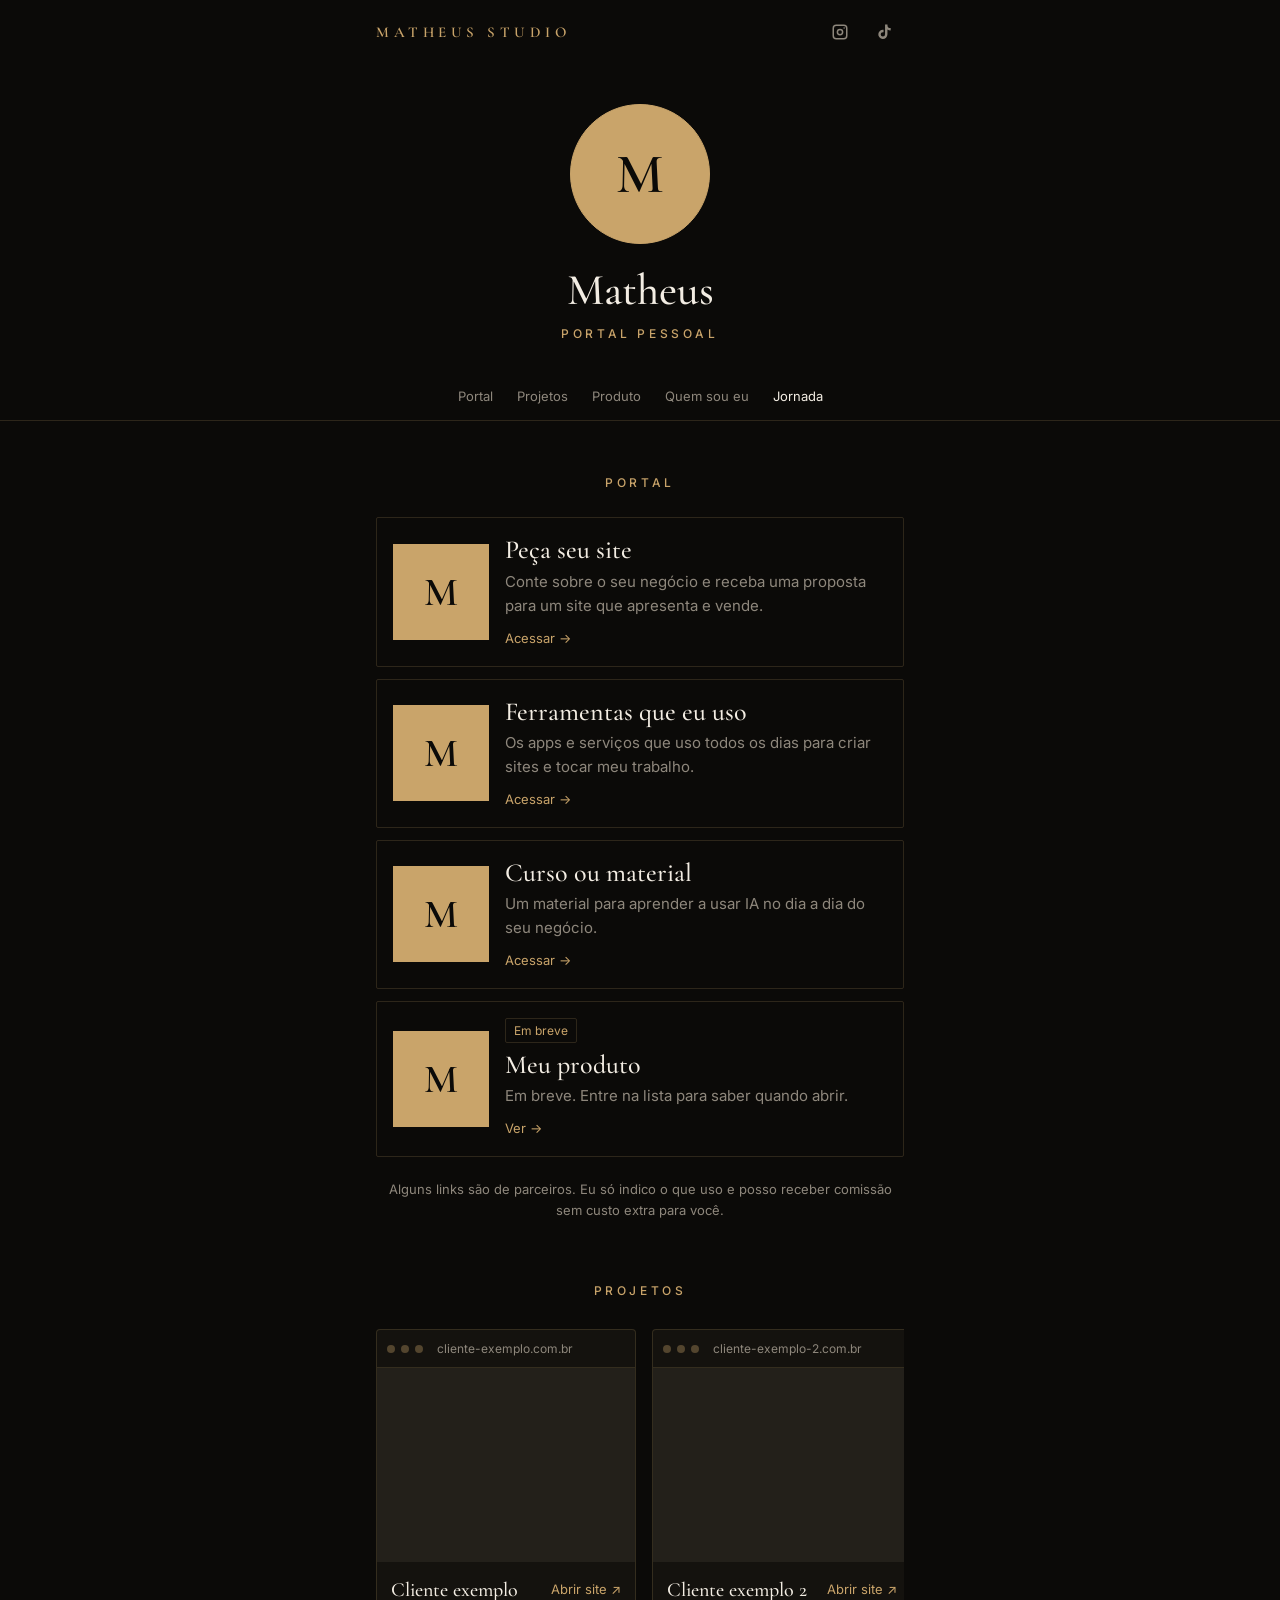
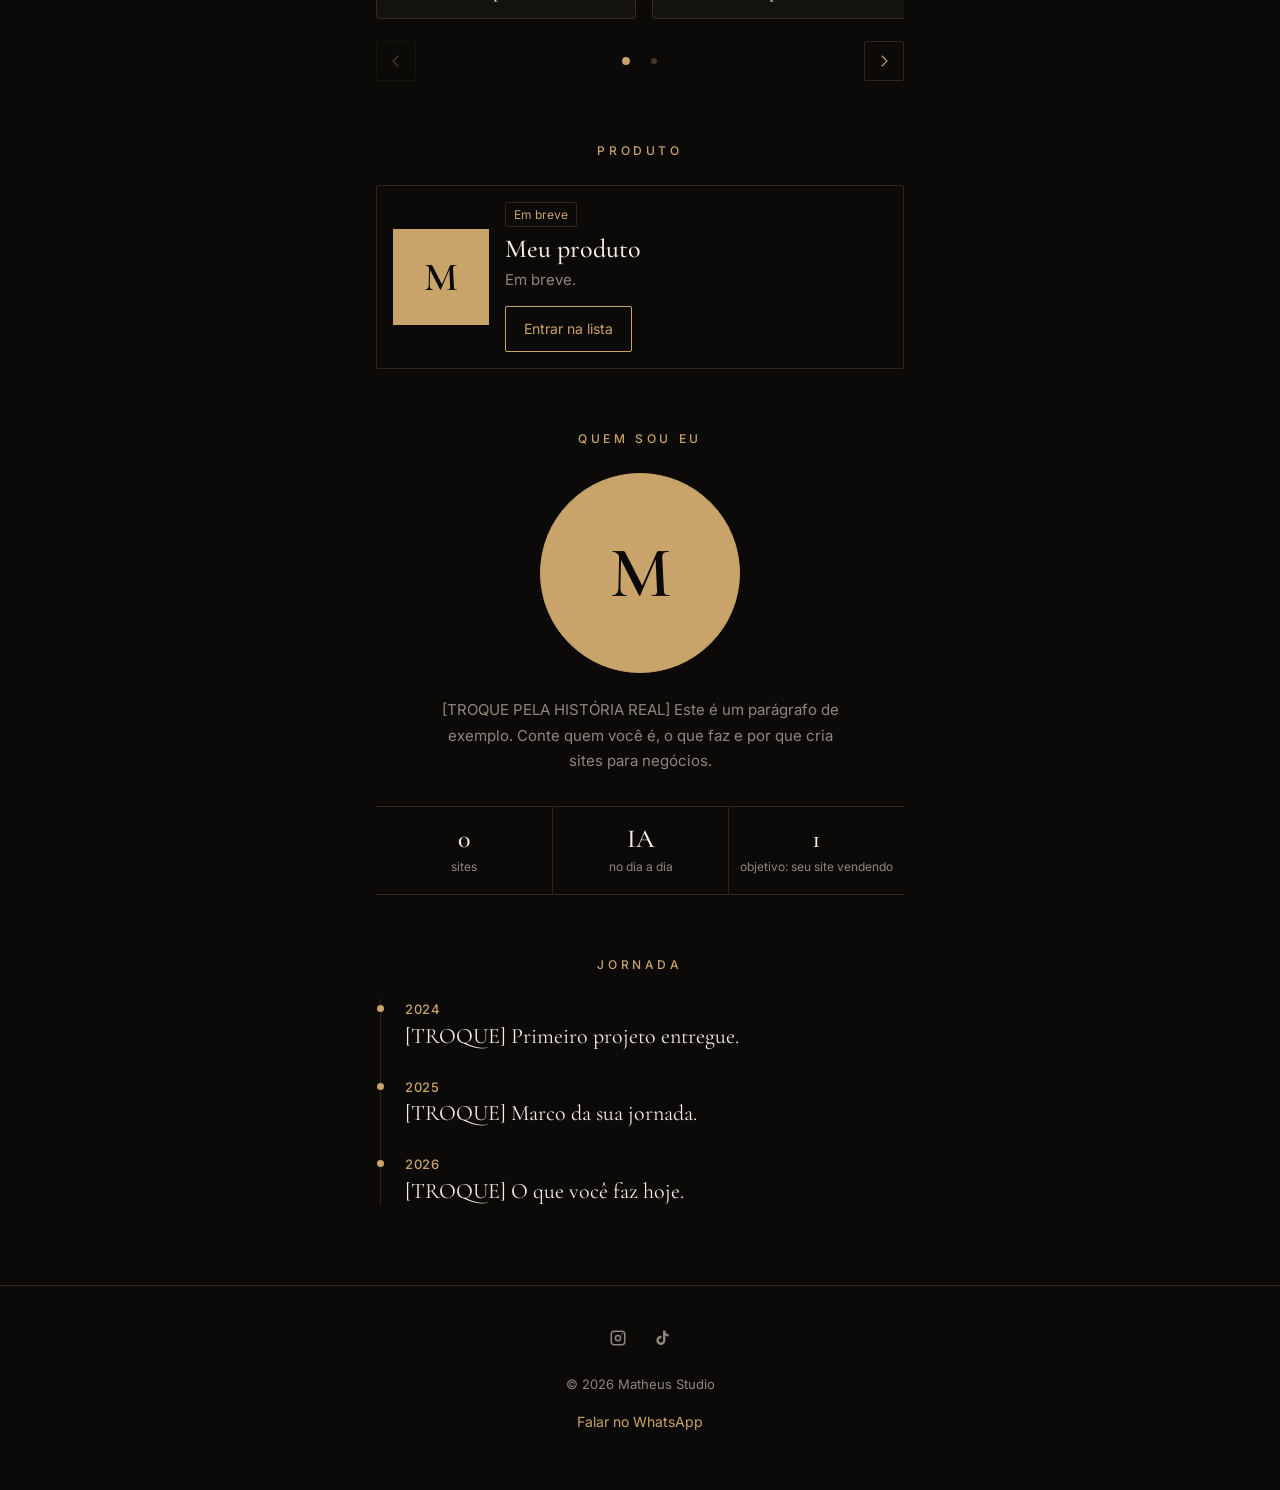
==== index.html @ 341f16cf "Adiciona portal pessoal estático Páginas index.html, styles.css, script.js e content.json, com READM" ====
<!doctype html>
<html lang="pt-BR">
<head>
  <meta charset="utf-8">
  <meta name="viewport" content="width=device-width, initial-scale=1">
  <title>Matheus Studio · Portal pessoal</title>
  <meta name="description" content="Portal pessoal do Matheus Studio: sites, projetos e links úteis.">
  <link rel="icon" href="data:image/svg+xml,%3Csvg xmlns='http://www.w3.org/2000/svg' viewBox='0 0 32 32'%3E%3Crect width='32' height='32' fill='%230B0A08'/%3E%3Ctext x='16' y='22' text-anchor='middle' font-family='serif' font-size='18' fill='%23C9A46A'%3EM%3C/text%3E%3C/svg%3E">
  <link rel="preconnect" href="https://fonts.googleapis.com">
  <link rel="preconnect" href="https://fonts.gstatic.com" crossorigin>
  <link rel="stylesheet" href="https://fonts.googleapis.com/css2?family=Cormorant+Garamond:wght@500;600&family=Inter:wght@400;500;600&display=swap">
  <link rel="stylesheet" href="styles.css">
</head>
<body>

  <header class="topbar" id="topbar">
    <div class="wrap topbar-inner">
      <a class="wordmark" href="#topo" id="wordmark">Matheus Studio</a>
      <nav class="social" id="social-top" aria-label="Redes sociais"></nav>
    </div>
  </header>

  <main id="topo">
    <div class="wrap">
      <section class="hero" aria-labelledby="name">
        <img class="avatar" id="avatar" alt="" width="140" height="140" data-fallback="M">
        <h1 class="hero-name" id="name"></h1>
        <p class="hero-label" id="hero-label"></p>
      </section>
    </div>

    <nav class="tabs" aria-label="Seções da página">
      <ul class="tabs-list" id="tabs"></ul>
    </nav>

    <div class="wrap">
      <section class="section" id="portal" aria-labelledby="label-portal">
        <h2 class="section-label" id="label-portal" data-section="portal"></h2>
        <ul class="links" id="links"></ul>
        <p class="disclaimer" id="disclaimer"></p>
      </section>

      <section class="section" id="projetos" aria-labelledby="label-projetos">
        <h2 class="section-label" id="label-projetos" data-section="projetos"></h2>
        <div class="carousel" id="carousel">
          <ul class="track" id="track"></ul>
          <div class="carousel-ctrl">
            <button type="button" class="nav-btn" id="prev" aria-label="Site anterior">
              <svg viewBox="0 0 24 24" aria-hidden="true"><path d="M15 5l-7 7 7 7" fill="none" stroke="currentColor" stroke-width="1.5"/></svg>
            </button>
            <div class="dots" id="dots"></div>
            <button type="button" class="nav-btn" id="next" aria-label="Próximo site">
              <svg viewBox="0 0 24 24" aria-hidden="true"><path d="M9 5l7 7-7 7" fill="none" stroke="currentColor" stroke-width="1.5"/></svg>
            </button>
          </div>
        </div>
      </section>

      <section class="section" id="produto" aria-labelledby="label-produto">
        <h2 class="section-label" id="label-produto" data-section="produto"></h2>
        <div id="product"></div>
      </section>

      <section class="section" id="quem-sou-eu" aria-labelledby="label-quem">
        <h2 class="section-label" id="label-quem" data-section="quem-sou-eu"></h2>
        <div class="about" id="about"></div>
      </section>

      <section class="section" id="jornada" aria-labelledby="label-jornada">
        <h2 class="section-label" id="label-jornada" data-section="jornada"></h2>
        <ol class="journey" id="journey"></ol>
      </section>
    </div>
  </main>

  <footer class="footer">
    <div class="wrap">
      <nav class="social social-footer" id="social-footer" aria-label="Redes sociais"></nav>
      <p class="footer-meta" id="copyright"></p>
      <a class="footer-wa" id="footer-wa" href="#" target="_blank" rel="noopener"></a>
    </div>
  </footer>

  <script src="script.js"></script>
</body>
</html>
---- styles.css ----
/* Matheus Studio · Portal pessoal */

:root {
  --bg: #0B0A08;
  --gold: #C9A46A;
  --cream: #F3EDE3;
  --muted: #8E877C;
  --line: rgba(201, 164, 106, .18);
  --line-strong: rgba(201, 164, 106, .4);
  --placeholder: #23201A;
  --col: 560px;
  --gutter: 16px;
  --serif: "Cormorant Garamond", Georgia, serif;
  --sans: "Inter", system-ui, -apple-system, "Segoe UI", sans-serif;
}

*, *::before, *::after { box-sizing: border-box; }
* { margin: 0; padding: 0; }

html {
  background: var(--bg);
  scroll-behavior: smooth;
  scroll-padding-top: 132px;
}

body {
  background: var(--bg);
  color: var(--cream);
  font-family: var(--sans);
  font-size: 15px;
  line-height: 1.6;
  -webkit-font-smoothing: antialiased;
  overflow-x: hidden;
}

a { color: inherit; text-decoration: none; }
img { display: block; max-width: 100%; }
ul, ol { list-style: none; }
button { font: inherit; color: inherit; }

:focus-visible {
  outline: 2px solid var(--gold);
  outline-offset: 3px;
}

.wrap {
  max-width: var(--col);
  margin: 0 auto;
  padding: 0 var(--gutter);
}

/* ---------- Barra superior ---------- */

.topbar {
  position: fixed;
  top: 0;
  left: 0;
  right: 0;
  z-index: 10;
  background: transparent;
  transition: background-color .3s, border-color .3s;
  border-bottom: 1px solid transparent;
}

.topbar.is-scrolled {
  background: var(--bg);
  border-bottom-color: var(--line);
}

.topbar-inner {
  display: flex;
  align-items: center;
  justify-content: space-between;
  height: 64px;
}

.wordmark {
  font-family: var(--serif);
  font-size: 15px;
  font-weight: 600;
  letter-spacing: .3em;
  text-transform: uppercase;
  color: var(--gold);
}

.social {
  display: flex;
  align-items: center;
  gap: 4px;
}

.social a {
  display: grid;
  place-items: center;
  width: 40px;
  height: 40px;
  color: var(--muted);
  transition: color .2s;
}

.social a:hover { color: var(--gold); }

.social svg {
  width: 18px;
  height: 18px;
  fill: currentColor;
}

/* ---------- Hero ---------- */

.hero {
  padding: 104px 0 28px;
  text-align: center;
  animation: rise .6s ease both;
}

.avatar {
  width: 140px;
  height: 140px;
  margin: 0 auto;
  border-radius: 50%;
  border: 1px solid var(--gold);
  object-fit: cover;
}

.hero-name {
  margin-top: 22px;
  font-family: var(--serif);
  font-size: 44px;
  font-weight: 500;
  line-height: 1.1;
  color: var(--cream);
}

.hero-label {
  margin-top: 10px;
  font-size: 12px;
  font-weight: 500;
  letter-spacing: .3em;
  text-transform: uppercase;
  color: var(--gold);
}

/* ---------- Abas ---------- */

.tabs {
  position: sticky;
  top: 64px;
  z-index: 5;
  background: var(--bg);
  border-bottom: 1px solid var(--line);
}

.tabs-list {
  display: flex;
  width: max-content;
  max-width: 100%;
  margin: 0 auto;
  padding: 0 var(--gutter);
  overflow-x: auto;
  scrollbar-width: none;
}

.tabs-list::-webkit-scrollbar { display: none; }

.tabs-list a {
  position: relative;
  display: block;
  padding: 14px 12px;
  font-size: 13px;
  white-space: nowrap;
  color: var(--muted);
  transition: color .2s;
}

.tabs-list a:hover { color: var(--cream); }

.tabs-list a[aria-current="true"] { color: var(--cream); }

.tabs-list a[aria-current="true"]::after {
  content: "";
  position: absolute;
  left: 12px;
  right: 12px;
  bottom: -1px;
  height: 1px;
  background: var(--gold);
}

/* ---------- Seções ---------- */

.section {
  padding: 56px 0 8px;
}

.section-label {
  margin-bottom: 28px;
  font-size: 12px;
  font-weight: 500;
  line-height: 1;
  letter-spacing: .3em;
  text-transform: uppercase;
  text-align: center;
  color: var(--gold);
}

/* ---------- Cartões ---------- */

.links {
  display: grid;
  gap: 12px;
}

.card {
  display: flex;
  align-items: center;
  gap: 16px;
  padding: 16px;
  border: 1px solid var(--line);
  border-radius: 2px;
  transition: border-color .2s;
}

.card:hover { border-color: var(--line-strong); }

.card-static { cursor: default; }

.card-static:hover { border-color: var(--line); }

.thumb {
  width: 96px;
  height: 96px;
  flex: none;
  object-fit: cover;
  background: var(--placeholder);
}

.card-body {
  display: block;
  min-width: 0;
  flex: 1;
}

.card-title {
  display: block;
  font-family: var(--serif);
  font-size: 22px;
  font-weight: 500;
  line-height: 1.2;
  color: var(--cream);
}

.card-desc {
  display: block;
  margin-top: 4px;
  font-size: 15px;
  line-height: 1.6;
  color: var(--muted);
}

.card-cta {
  display: inline-block;
  margin-top: 10px;
  font-size: 13px;
  color: var(--gold);
}

.arrow {
  display: inline-block;
  transition: transform .25s ease;
}

.card:hover .arrow { transform: translateX(6px); }

.badge {
  display: inline-block;
  margin-bottom: 6px;
  padding: 2px 8px;
  font-size: 12px;
  color: var(--gold);
  border: 1px solid var(--line);
  border-radius: 2px;
}

.btn-outline {
  display: inline-block;
  margin-top: 14px;
  padding: 11px 18px;
  font-size: 14px;
  color: var(--gold);
  border: 1px solid var(--gold);
  border-radius: 2px;
  transition: background-color .2s, color .2s;
}

.btn-outline:hover {
  background: var(--gold);
  color: var(--bg);
}

.disclaimer {
  margin-top: 22px;
  font-size: 13px;
  line-height: 1.6;
  color: var(--muted);
  text-align: center;
}

/* ---------- Projetos (carrossel) ---------- */

.carousel { position: relative; }

.track {
  display: flex;
  gap: 16px;
  overflow-x: auto;
  scroll-snap-type: x mandatory;
  scrollbar-width: none;
  padding: 4px 2px 8px;
  -webkit-overflow-scrolling: touch;
}

.track::-webkit-scrollbar { display: none; }

.site-item {
  flex: 0 0 260px;
  scroll-snap-align: start;
}

.site {
  display: block;
  border: 1px solid var(--line);
  border-radius: 4px;
  background: #14120E;
  overflow: hidden;
  transition: border-color .2s;
}

.site:hover { border-color: var(--line-strong); }

.site-bar {
  display: flex;
  align-items: center;
  gap: 6px;
  padding: 9px 10px;
  border-bottom: 1px solid var(--line);
}

.dot {
  width: 8px;
  height: 8px;
  flex: none;
  border-radius: 50%;
  background: rgba(201, 164, 106, .35);
}

.site-url {
  margin-left: 8px;
  min-width: 0;
  overflow: hidden;
  text-overflow: ellipsis;
  white-space: nowrap;
  font-size: 12px;
  color: var(--muted);
}

.site-thumb {
  width: 100%;
  aspect-ratio: 4 / 3;
  object-fit: cover;
  background: var(--placeholder);
}

.site-foot {
  display: flex;
  align-items: center;
  justify-content: space-between;
  gap: 12px;
  padding: 12px 14px;
}

.site-name {
  min-width: 0;
  overflow: hidden;
  text-overflow: ellipsis;
  white-space: nowrap;
  font-family: var(--serif);
  font-size: 20px;
  font-weight: 500;
  color: var(--cream);
}

.site-link {
  font-size: 13px;
  color: var(--gold);
  white-space: nowrap;
}

.carousel-ctrl {
  display: flex;
  align-items: center;
  justify-content: space-between;
  margin-top: 14px;
}

.nav-btn {
  display: grid;
  place-items: center;
  width: 40px;
  height: 40px;
  background: transparent;
  color: var(--gold);
  border: 1px solid var(--line);
  border-radius: 2px;
  cursor: pointer;
  transition: border-color .2s;
}

.nav-btn:hover:not(:disabled) { border-color: var(--gold); }

.nav-btn:disabled {
  opacity: .35;
  cursor: default;
}

.nav-btn svg {
  width: 18px;
  height: 18px;
}

.dots {
  display: flex;
  gap: 4px;
}

.ind {
  width: 24px;
  height: 24px;
  display: grid;
  place-items: center;
  background: transparent;
  border: 0;
  cursor: pointer;
}

.ind::before {
  content: "";
  width: 6px;
  height: 6px;
  border-radius: 50%;
  background: rgba(201, 164, 106, .3);
  transition: background-color .2s, transform .2s;
}

.ind[aria-current="true"]::before {
  background: var(--gold);
  transform: scale(1.3);
}

/* ---------- Quem sou eu ---------- */

.about {
  display: flex;
  flex-direction: column;
  align-items: center;
  text-align: center;
}

.about-photo {
  width: 200px;
  height: 200px;
  border-radius: 50%;
  border: 1px solid var(--gold);
  object-fit: cover;
}

.about-text {
  margin-top: 24px;
  max-width: 46ch;
  font-size: 15px;
  line-height: 1.7;
  color: var(--muted);
}

.stats {
  display: grid;
  grid-template-columns: repeat(3, 1fr);
  width: 100%;
  margin-top: 32px;
  border-top: 1px solid var(--line);
  border-bottom: 1px solid var(--line);
}

.stat {
  padding: 18px 8px;
  text-align: center;
}

.stat + .stat { border-left: 1px solid var(--line); }

.stat-value {
  display: block;
  font-family: var(--serif);
  font-size: 26px;
  font-weight: 500;
  line-height: 1.1;
  color: var(--cream);
}

.stat-label {
  display: block;
  margin-top: 6px;
  font-size: 12px;
  line-height: 1.4;
  color: var(--muted);
}

/* ---------- Jornada ---------- */

.journey {
  position: relative;
  display: grid;
  gap: 26px;
  padding-left: 24px;
  margin-left: 4px;
  border-left: 1px solid var(--line);
}

.journey li { position: relative; }

.journey li::before {
  content: "";
  position: absolute;
  left: -28px;
  top: 6px;
  width: 7px;
  height: 7px;
  border-radius: 50%;
  background: var(--gold);
}

.when {
  display: block;
  font-size: 13px;
  font-weight: 500;
  letter-spacing: .04em;
  color: var(--gold);
}

.journey-text {
  display: block;
  margin-top: 2px;
  font-family: var(--serif);
  font-size: 22px;
  line-height: 1.3;
  color: var(--cream);
}

/* ---------- Rodapé ---------- */

.footer {
  margin-top: 72px;
  padding: 32px 0 48px;
  border-top: 1px solid var(--line);
  text-align: center;
}

.social-footer {
  justify-content: center;
}

.footer-meta {
  margin-top: 16px;
  font-size: 13px;
  color: var(--muted);
}

.footer-wa {
  display: inline-block;
  margin-top: 8px;
  padding: 8px 4px;
  font-size: 14px;
  color: var(--gold);
}

/* ---------- Placeholders de imagem (fallback) ---------- */

.is-fallback {
  display: grid;
  place-items: center;
  background: var(--gold);
  color: var(--bg);
  font-family: var(--serif);
  font-size: 40px;
  font-weight: 600;
  line-height: 1;
}

.is-gray { background: var(--placeholder); }

.avatar.is-fallback { font-size: 56px; }

.about-photo.is-fallback { font-size: 72px; }

/* ---------- Responsivo ---------- */

@media (min-width: 600px) {
  .card-title { font-size: 26px; }
}

@media (max-width: 599px) {
  .avatar {
    width: 112px;
    height: 112px;
  }

  .hero-name { font-size: 44px; }

  .site-item { flex-basis: 240px; }
}

/* ---------- Movimento ---------- */

@keyframes rise {
  from {
    opacity: 0;
    transform: translateY(12px);
  }
  to {
    opacity: 1;
    transform: none;
  }
}

@media (prefers-reduced-motion: reduce) {
  *, *::before, *::after {
    animation: none !important;
    transition: none !important;
    scroll-behavior: auto !important;
  }
}
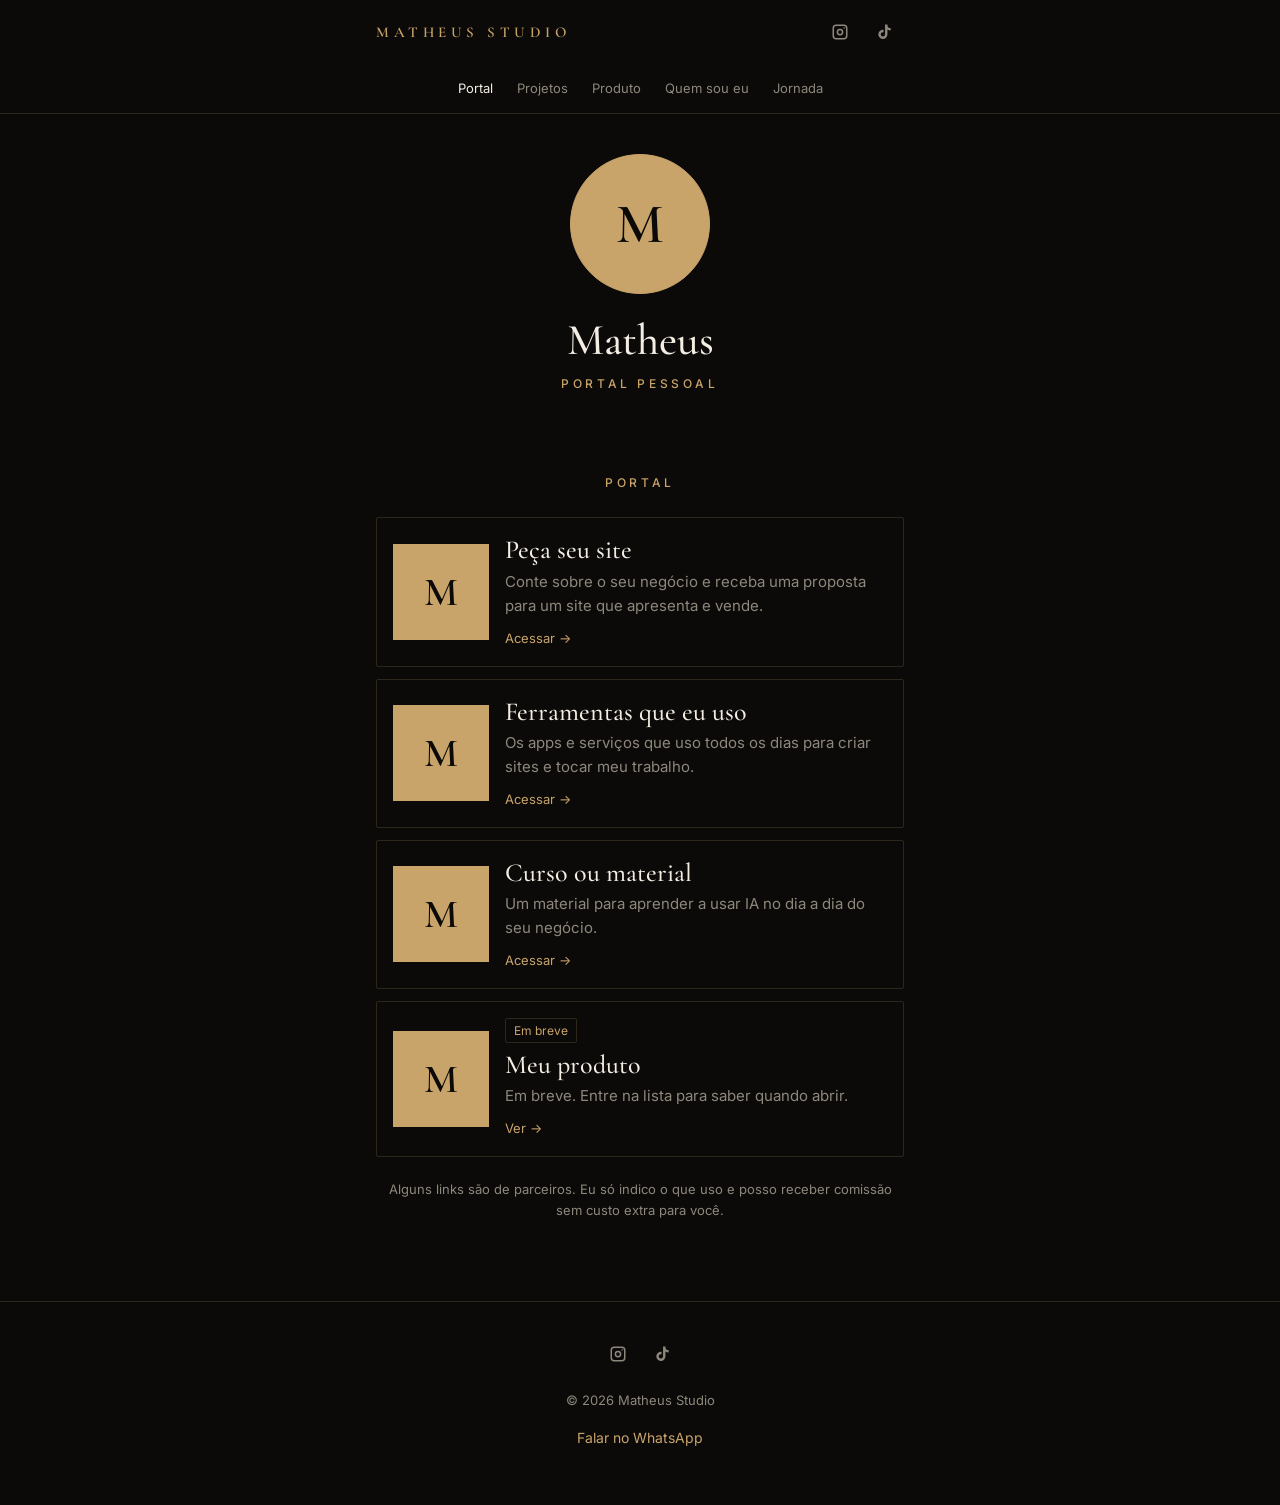
==== commit da046741: "Separa o portal em páginas por aba Cada aba vira uma página própria: Portal (index), Projetos, Produ" ====
--- a/index.html
+++ b/index.html
@@ -11,67 +11,16 @@
   <link rel="stylesheet" href="https://fonts.googleapis.com/css2?family=Cormorant+Garamond:wght@500;600&family=Inter:wght@400;500;600&display=swap">
   <link rel="stylesheet" href="styles.css">
 </head>
-<body>
+<body data-page="portal">
 
   <header class="topbar" id="topbar">
     <div class="wrap topbar-inner">
-      <a class="wordmark" href="#topo" id="wordmark">Matheus Studio</a>
+      <a class="wordmark" href="index.html" id="wordmark">Matheus Studio</a>
       <nav class="social" id="social-top" aria-label="Redes sociais"></nav>
     </div>
   </header>
 
-  <main id="topo">
-    <div class="wrap">
-      <section class="hero" aria-labelledby="name">
-        <img class="avatar" id="avatar" alt="" width="140" height="140" data-fallback="M">
-        <h1 class="hero-name" id="name"></h1>
-        <p class="hero-label" id="hero-label"></p>
-      </section>
-    </div>
-
-    <nav class="tabs" aria-label="Seções da página">
-      <ul class="tabs-list" id="tabs"></ul>
-    </nav>
-
-    <div class="wrap">
-      <section class="section" id="portal" aria-labelledby="label-portal">
-        <h2 class="section-label" id="label-portal" data-section="portal"></h2>
-        <ul class="links" id="links"></ul>
-        <p class="disclaimer" id="disclaimer"></p>
-      </section>
-
-      <section class="section" id="projetos" aria-labelledby="label-projetos">
-        <h2 class="section-label" id="label-projetos" data-section="projetos"></h2>
-        <div class="carousel" id="carousel">
-          <ul class="track" id="track"></ul>
-          <div class="carousel-ctrl">
-            <button type="button" class="nav-btn" id="prev" aria-label="Site anterior">
-              <svg viewBox="0 0 24 24" aria-hidden="true"><path d="M15 5l-7 7 7 7" fill="none" stroke="currentColor" stroke-width="1.5"/></svg>
-            </button>
-            <div class="dots" id="dots"></div>
-            <button type="button" class="nav-btn" id="next" aria-label="Próximo site">
-              <svg viewBox="0 0 24 24" aria-hidden="true"><path d="M9 5l7 7-7 7" fill="none" stroke="currentColor" stroke-width="1.5"/></svg>
-            </button>
-          </div>
-        </div>
-      </section>
-
-      <section class="section" id="produto" aria-labelledby="label-produto">
-        <h2 class="section-label" id="label-produto" data-section="produto"></h2>
-        <div id="product"></div>
-      </section>
-
-      <section class="section" id="quem-sou-eu" aria-labelledby="label-quem">
-        <h2 class="section-label" id="label-quem" data-section="quem-sou-eu"></h2>
-        <div class="about" id="about"></div>
-      </section>
-
-      <section class="section" id="jornada" aria-labelledby="label-jornada">
-        <h2 class="section-label" id="label-jornada" data-section="jornada"></h2>
-        <ol class="journey" id="journey"></ol>
-      </section>
-    </div>
-  </main>
+  <main id="page"></main>
 
   <footer class="footer">
     <div class="wrap">
--- a/styles.css
+++ b/styles.css
@@ -24,6 +24,7 @@
 }
 
 body {
+  padding-top: 64px;
   background: var(--bg);
   color: var(--cream);
   font-family: var(--sans);
@@ -109,7 +110,7 @@
 /* ---------- Hero ---------- */
 
 .hero {
-  padding: 104px 0 28px;
+  padding: 40px 0 28px;
   text-align: center;
   animation: rise .6s ease both;
 }
@@ -175,9 +176,9 @@
 
 .tabs-list a:hover { color: var(--cream); }
 
-.tabs-list a[aria-current="true"] { color: var(--cream); }
-
-.tabs-list a[aria-current="true"]::after {
+.tabs-list a[aria-current="page"] { color: var(--cream); }
+
+.tabs-list a[aria-current="page"]::after {
   content: "";
   position: absolute;
   left: 12px;
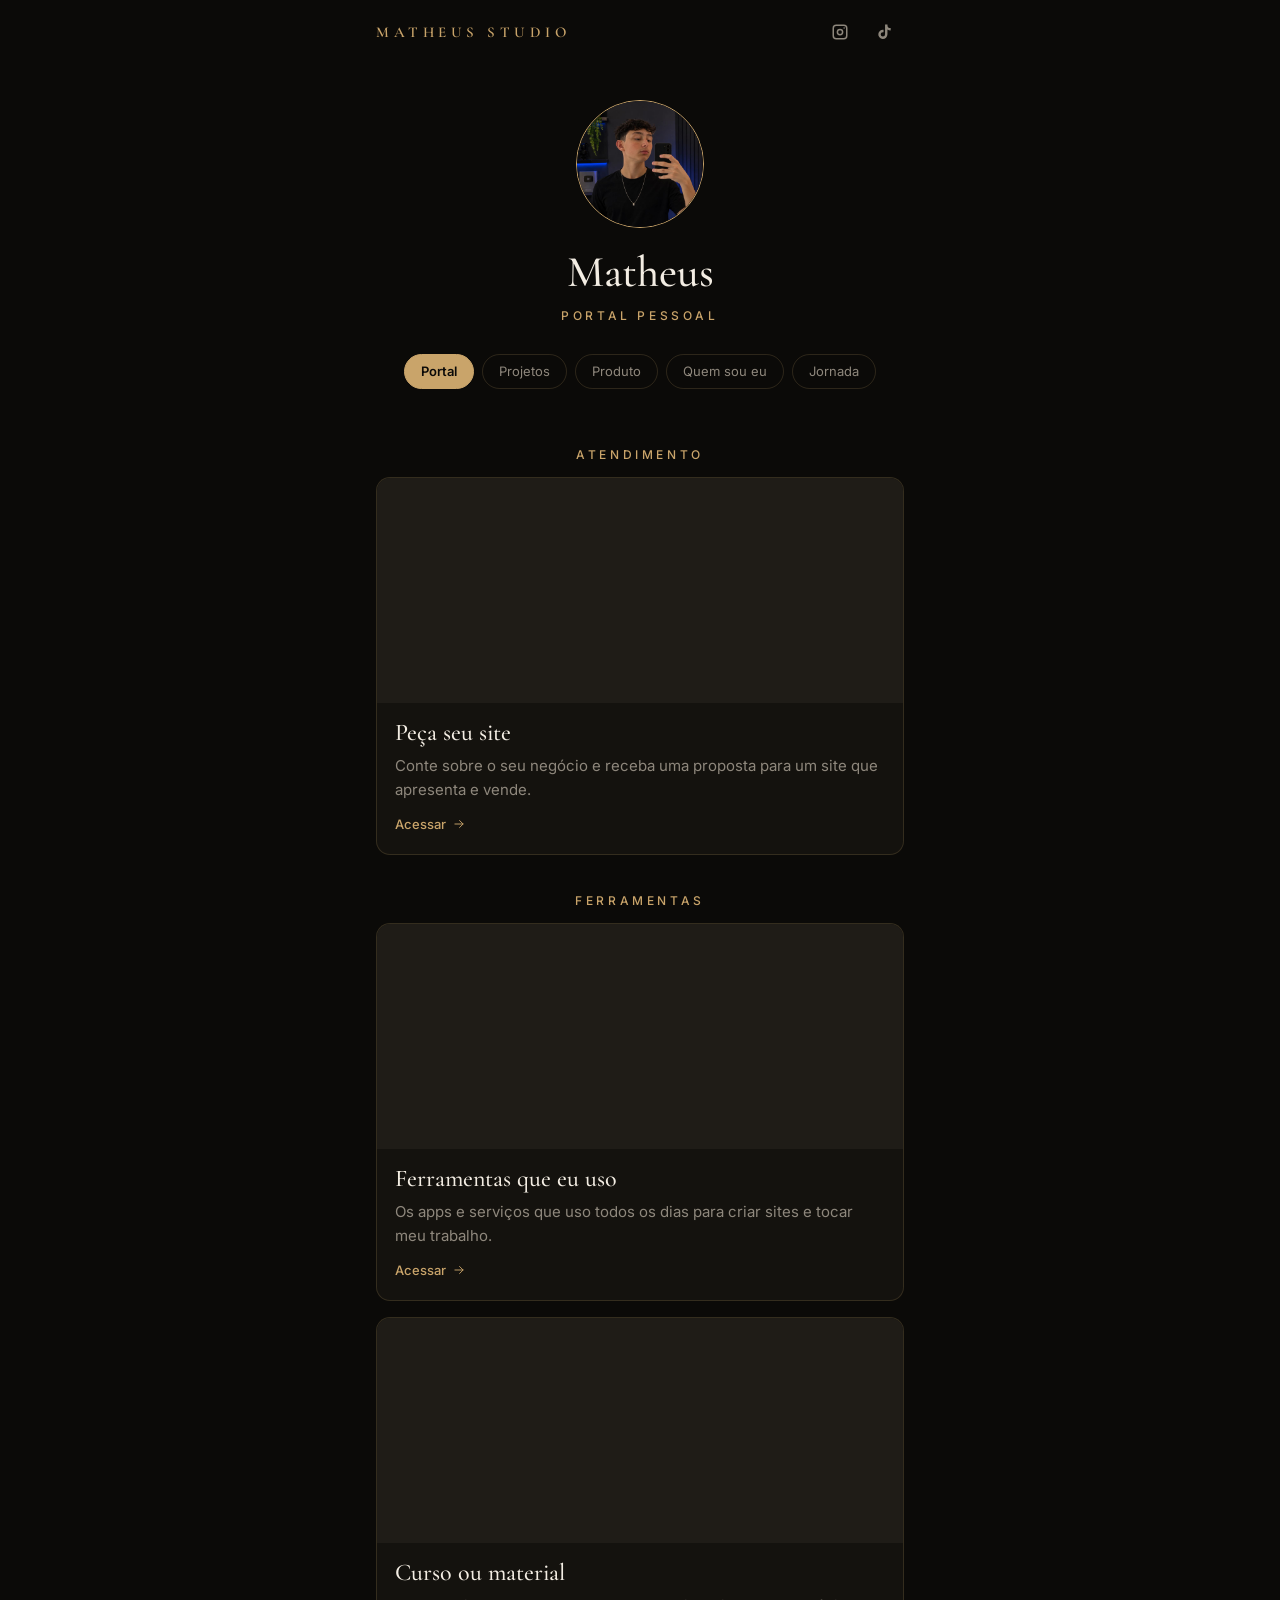
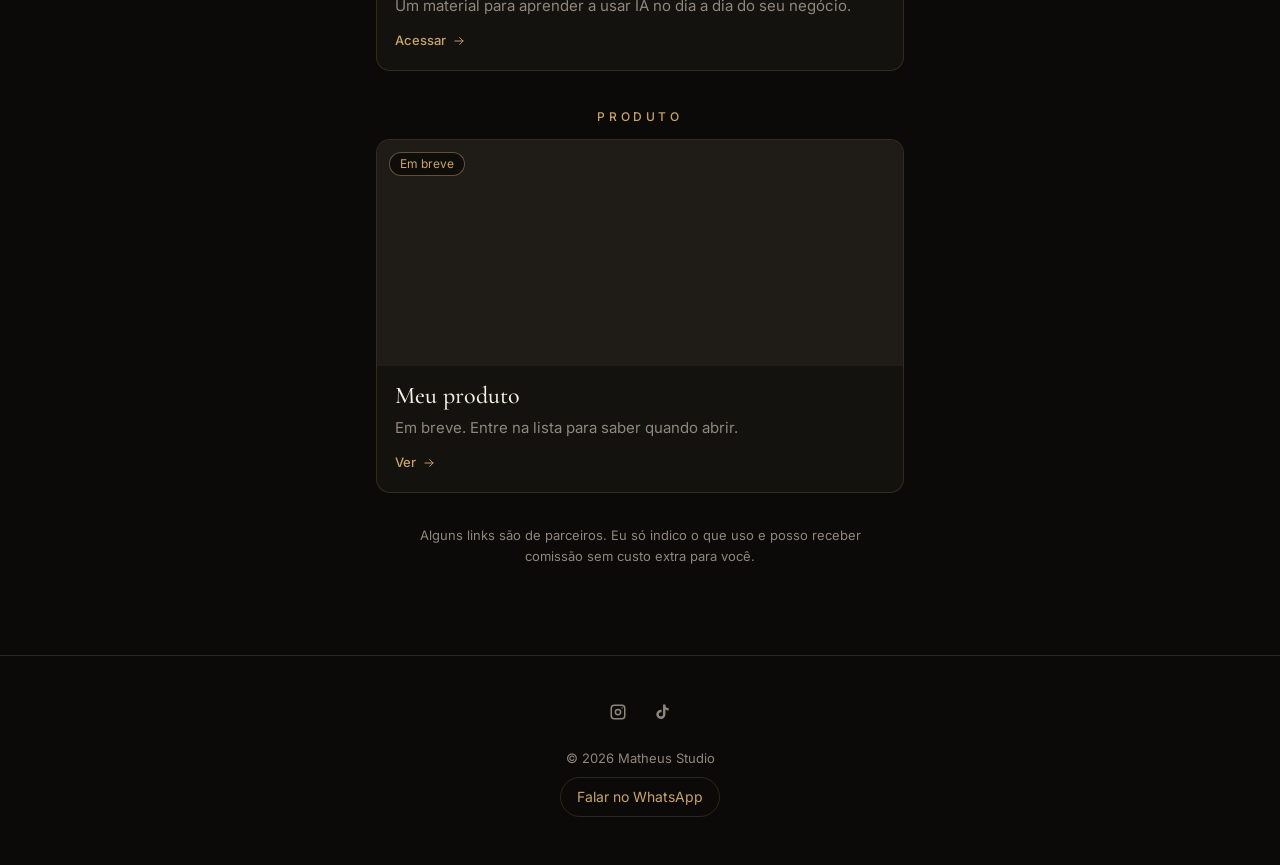
==== commit 83c9c532: "Troca as abas sem recarregar e aproxima o visual da referência Uma página só: as abas trocam o conte" ====
--- a/index.html
+++ b/index.html
@@ -5,22 +5,24 @@
   <meta name="viewport" content="width=device-width, initial-scale=1">
   <title>Matheus Studio · Portal pessoal</title>
   <meta name="description" content="Portal pessoal do Matheus Studio: sites, projetos e links úteis.">
-  <link rel="icon" href="data:image/svg+xml,%3Csvg xmlns='http://www.w3.org/2000/svg' viewBox='0 0 32 32'%3E%3Crect width='32' height='32' fill='%230B0A08'/%3E%3Ctext x='16' y='22' text-anchor='middle' font-family='serif' font-size='18' fill='%23C9A46A'%3EM%3C/text%3E%3C/svg%3E">
+  <link rel="icon" href="data:image/svg+xml,%3Csvg xmlns='http://www.w3.org/2000/svg' viewBox='0 0 32 32'%3E%3Crect width='32' height='32' rx='8' fill='%230B0A08'/%3E%3Ctext x='16' y='22' text-anchor='middle' font-family='serif' font-size='18' fill='%23C9A46A'%3EM%3C/text%3E%3C/svg%3E">
   <link rel="preconnect" href="https://fonts.googleapis.com">
   <link rel="preconnect" href="https://fonts.gstatic.com" crossorigin>
-  <link rel="stylesheet" href="https://fonts.googleapis.com/css2?family=Cormorant+Garamond:wght@500;600&family=Inter:wght@400;500;600&display=swap">
+  <link rel="stylesheet" href="https://fonts.googleapis.com/css2?family=Cormorant+Garamond:ital,wght@0,500;0,600;1,500&family=Inter:wght@400;500;600&display=swap">
   <link rel="stylesheet" href="styles.css">
 </head>
-<body data-page="portal">
+<body>
 
   <header class="topbar" id="topbar">
     <div class="wrap topbar-inner">
-      <a class="wordmark" href="index.html" id="wordmark">Matheus Studio</a>
+      <a class="wordmark" href="#portal" id="wordmark">Matheus Studio</a>
       <nav class="social" id="social-top" aria-label="Redes sociais"></nav>
     </div>
   </header>
 
-  <main id="page"></main>
+  <main id="app" class="app">
+    <p class="loading" id="loading">Carregando…</p>
+  </main>
 
   <footer class="footer">
     <div class="wrap">
--- a/styles.css
+++ b/styles.css
@@ -3,13 +3,16 @@
 :root {
   --bg: #0B0A08;
   --gold: #C9A46A;
+  --gold-soft: rgba(201, 164, 106, .3);
   --cream: #F3EDE3;
   --muted: #8E877C;
   --line: rgba(201, 164, 106, .18);
-  --line-strong: rgba(201, 164, 106, .4);
-  --placeholder: #23201A;
+  --line-strong: rgba(201, 164, 106, .45);
+  --surface: #14120E;
+  --placeholder: #1F1C17;
   --col: 560px;
   --gutter: 16px;
+  --radius: 14px;
   --serif: "Cormorant Garamond", Georgia, serif;
   --sans: "Inter", system-ui, -apple-system, "Segoe UI", sans-serif;
 }
@@ -20,11 +23,9 @@
 html {
   background: var(--bg);
   scroll-behavior: smooth;
-  scroll-padding-top: 132px;
 }
 
 body {
-  padding-top: 64px;
   background: var(--bg);
   color: var(--cream);
   font-family: var(--sans);
@@ -37,7 +38,7 @@
 a { color: inherit; text-decoration: none; }
 img { display: block; max-width: 100%; }
 ul, ol { list-style: none; }
-button { font: inherit; color: inherit; }
+button { font: inherit; color: inherit; background: none; border: 0; cursor: pointer; }
 
 :focus-visible {
   outline: 2px solid var(--gold);
@@ -59,8 +60,8 @@
   right: 0;
   z-index: 10;
   background: transparent;
+  border-bottom: 1px solid transparent;
   transition: background-color .3s, border-color .3s;
-  border-bottom: 1px solid transparent;
 }
 
 .topbar.is-scrolled {
@@ -95,11 +96,15 @@
   place-items: center;
   width: 40px;
   height: 40px;
-  color: var(--muted);
-  transition: color .2s;
-}
-
-.social a:hover { color: var(--gold); }
+  border-radius: 999px;
+  color: var(--muted);
+  transition: color .2s, background-color .2s;
+}
+
+.social a:hover {
+  color: var(--gold);
+  background: rgba(201, 164, 106, .08);
+}
 
 .social svg {
   width: 18px;
@@ -107,25 +112,51 @@
   fill: currentColor;
 }
 
+/* ---------- Área de conteúdo ---------- */
+
+.app {
+  padding: 84px 0 0;
+  min-height: 70vh;
+}
+
+.loading {
+  padding: 120px var(--gutter);
+  text-align: center;
+  color: var(--muted);
+}
+
+.view {
+  max-width: var(--col);
+  margin: 0 auto;
+  padding: 0 var(--gutter) 24px;
+  animation: rise .5s ease both;
+}
+
+.view-wrap {
+  min-height: 50vh;
+  padding-top: 24px;
+}
+
 /* ---------- Hero ---------- */
 
 .hero {
-  padding: 40px 0 28px;
+  display: flex;
+  flex-direction: column;
+  align-items: center;
+  padding: 16px 0 28px;
   text-align: center;
-  animation: rise .6s ease both;
 }
 
 .avatar {
-  width: 140px;
-  height: 140px;
-  margin: 0 auto;
+  width: 128px;
+  height: 128px;
   border-radius: 50%;
   border: 1px solid var(--gold);
   object-fit: cover;
 }
 
 .hero-name {
-  margin-top: 22px;
+  margin-top: 20px;
   font-family: var(--serif);
   font-size: 44px;
   font-weight: 500;
@@ -142,60 +173,74 @@
   color: var(--gold);
 }
 
-/* ---------- Abas ---------- */
+/* ---------- Abas (botões arredondados) ---------- */
 
 .tabs {
-  position: sticky;
-  top: 64px;
-  z-index: 5;
-  background: var(--bg);
-  border-bottom: 1px solid var(--line);
-}
-
-.tabs-list {
-  display: flex;
-  width: max-content;
-  max-width: 100%;
+  display: flex;
+  flex-wrap: wrap;
+  justify-content: center;
+  gap: 8px;
+  max-width: var(--col);
   margin: 0 auto;
-  padding: 0 var(--gutter);
-  overflow-x: auto;
-  scrollbar-width: none;
-}
-
-.tabs-list::-webkit-scrollbar { display: none; }
-
-.tabs-list a {
-  position: relative;
-  display: block;
-  padding: 14px 12px;
+  padding: 0 var(--gutter) 8px;
+}
+
+.tab {
+  padding: 10px 16px;
   font-size: 13px;
+  line-height: 1;
+  color: var(--muted);
+  border: 1px solid var(--line);
+  border-radius: 999px;
+  transition: color .2s, border-color .2s, background-color .2s;
   white-space: nowrap;
-  color: var(--muted);
-  transition: color .2s;
-}
-
-.tabs-list a:hover { color: var(--cream); }
-
-.tabs-list a[aria-current="page"] { color: var(--cream); }
-
-.tabs-list a[aria-current="page"]::after {
-  content: "";
+}
+
+.tab:hover {
+  color: var(--cream);
+  border-color: var(--line-strong);
+}
+
+.tab[aria-pressed="true"] {
+  background: var(--gold);
+  border-color: var(--gold);
+  color: var(--bg);
+  font-weight: 600;
+}
+
+/* ---------- Títulos das páginas ---------- */
+
+.view-title {
+  margin: 36px 0 28px;
+  font-family: var(--serif);
+  font-size: 40px;
+  font-weight: 500;
+  line-height: 1.1;
+  text-align: center;
+  color: var(--cream);
+}
+
+.view-title:focus { outline: none; }
+
+.visually-hidden {
   position: absolute;
-  left: 12px;
-  right: 12px;
-  bottom: -1px;
+  width: 1px;
   height: 1px;
-  background: var(--gold);
-}
-
-/* ---------- Seções ---------- */
-
-.section {
-  padding: 56px 0 8px;
-}
-
-.section-label {
-  margin-bottom: 28px;
+  overflow: hidden;
+  clip: rect(0 0 0 0);
+  white-space: nowrap;
+}
+
+/* ---------- Grupos e cartões ---------- */
+
+.stack {
+  display: grid;
+  gap: 40px;
+  margin-top: 28px;
+}
+
+.group-title {
+  margin-bottom: 16px;
   font-size: 12px;
   font-weight: 500;
   line-height: 1;
@@ -205,102 +250,114 @@
   color: var(--gold);
 }
 
-/* ---------- Cartões ---------- */
-
-.links {
-  display: grid;
-  gap: 12px;
-}
-
-.card {
-  display: flex;
-  align-items: center;
+.group-items {
+  display: grid;
   gap: 16px;
-  padding: 16px;
+}
+
+.card,
+.product {
+  display: block;
+  overflow: hidden;
   border: 1px solid var(--line);
-  border-radius: 2px;
+  border-radius: var(--radius);
+  background: var(--surface);
   transition: border-color .2s;
 }
 
 .card:hover { border-color: var(--line-strong); }
 
-.card-static { cursor: default; }
-
-.card-static:hover { border-color: var(--line); }
-
-.thumb {
-  width: 96px;
-  height: 96px;
-  flex: none;
+.product { max-width: var(--col); margin: 0 auto; }
+
+.card-media {
+  position: relative;
+  aspect-ratio: 21 / 9;
+  background: var(--placeholder);
+  overflow: hidden;
+}
+
+.card-media img,
+.card-media .is-fallback {
+  width: 100%;
+  height: 100%;
   object-fit: cover;
-  background: var(--placeholder);
 }
 
 .card-body {
-  display: block;
-  min-width: 0;
-  flex: 1;
+  padding: 16px 18px 18px;
 }
 
 .card-title {
-  display: block;
-  font-family: var(--serif);
-  font-size: 22px;
+  font-family: var(--serif);
+  font-size: 24px;
   font-weight: 500;
   line-height: 1.2;
   color: var(--cream);
 }
 
 .card-desc {
-  display: block;
-  margin-top: 4px;
+  margin-top: 6px;
   font-size: 15px;
   line-height: 1.6;
   color: var(--muted);
 }
 
 .card-cta {
+  display: inline-flex;
+  align-items: center;
+  gap: 6px;
+  margin-top: 12px;
+  font-size: 13px;
+  font-weight: 500;
+  color: var(--gold);
+}
+
+.arrow {
+  display: inline-flex;
+  transition: transform .25s ease;
+}
+
+.arrow svg {
+  width: 14px;
+  height: 14px;
+}
+
+.card:hover .arrow { transform: translateX(6px); }
+
+.badge {
+  position: absolute;
+  top: 12px;
+  left: 12px;
+  padding: 5px 10px;
+  font-size: 12px;
+  line-height: 1;
+  color: var(--gold);
+  background: rgba(11, 10, 8, .8);
+  border: 1px solid var(--line-strong);
+  border-radius: 999px;
+}
+
+.btn {
   display: inline-block;
-  margin-top: 10px;
-  font-size: 13px;
-  color: var(--gold);
-}
-
-.arrow {
-  display: inline-block;
-  transition: transform .25s ease;
-}
-
-.card:hover .arrow { transform: translateX(6px); }
-
-.badge {
-  display: inline-block;
-  margin-bottom: 6px;
-  padding: 2px 8px;
-  font-size: 12px;
-  color: var(--gold);
-  border: 1px solid var(--line);
-  border-radius: 2px;
-}
-
-.btn-outline {
-  display: inline-block;
-  margin-top: 14px;
-  padding: 11px 18px;
+  margin-top: 16px;
+  padding: 11px 22px;
   font-size: 14px;
+  font-weight: 500;
   color: var(--gold);
   border: 1px solid var(--gold);
-  border-radius: 2px;
+  border-radius: 999px;
   transition: background-color .2s, color .2s;
 }
 
-.btn-outline:hover {
+.btn:hover {
   background: var(--gold);
   color: var(--bg);
 }
 
 .disclaimer {
-  margin-top: 22px;
+  max-width: var(--col);
+  margin: 32px auto 0;
+  padding: 0 var(--gutter);
   font-size: 13px;
   line-height: 1.6;
   color: var(--muted);
@@ -331,8 +388,8 @@
 .site {
   display: block;
   border: 1px solid var(--line);
-  border-radius: 4px;
-  background: #14120E;
+  border-radius: var(--radius);
+  background: var(--surface);
   overflow: hidden;
   transition: border-color .2s;
 }
@@ -352,7 +409,7 @@
   height: 8px;
   flex: none;
   border-radius: 50%;
-  background: rgba(201, 164, 106, .35);
+  background: var(--gold-soft);
 }
 
 .site-url {
@@ -409,11 +466,9 @@
   place-items: center;
   width: 40px;
   height: 40px;
-  background: transparent;
   color: var(--gold);
   border: 1px solid var(--line);
-  border-radius: 2px;
-  cursor: pointer;
+  border-radius: 999px;
   transition: border-color .2s;
 }
 
@@ -424,10 +479,7 @@
   cursor: default;
 }
 
-.nav-btn svg {
-  width: 18px;
-  height: 18px;
-}
+.nav-btn svg { width: 18px; height: 18px; }
 
 .dots {
   display: flex;
@@ -439,9 +491,6 @@
   height: 24px;
   display: grid;
   place-items: center;
-  background: transparent;
-  border: 0;
-  cursor: pointer;
 }
 
 .ind::before {
@@ -449,7 +498,7 @@
   width: 6px;
   height: 6px;
   border-radius: 50%;
-  background: rgba(201, 164, 106, .3);
+  background: var(--gold-soft);
   transition: background-color .2s, transform .2s;
 }
 
@@ -461,23 +510,47 @@
 /* ---------- Quem sou eu ---------- */
 
 .about {
-  display: flex;
-  flex-direction: column;
+  display: grid;
+  gap: 32px;
   align-items: center;
-  text-align: center;
+  max-width: 880px;
 }
 
 .about-photo {
-  width: 200px;
-  height: 200px;
-  border-radius: 50%;
-  border: 1px solid var(--gold);
+  max-width: 300px;
+  width: 100%;
+  margin: 0 auto;
+  aspect-ratio: 3 / 4;
+  overflow: hidden;
+  border-radius: var(--radius);
+  border: 1px solid var(--line);
+  background: var(--placeholder);
+}
+
+.about-photo img,
+.about-photo .is-fallback {
+  width: 100%;
+  height: 100%;
   object-fit: cover;
 }
 
+.about-copy .view-title {
+  margin: 0 0 16px;
+  text-align: left;
+  font-size: 36px;
+}
+
+.about-quote {
+  font-family: var(--serif);
+  font-style: italic;
+  font-size: 26px;
+  line-height: 1.3;
+  color: var(--gold);
+  margin-bottom: 18px;
+}
+
 .about-text {
-  margin-top: 24px;
-  max-width: 46ch;
+  margin-top: 14px;
   font-size: 15px;
   line-height: 1.7;
   color: var(--muted);
@@ -486,14 +559,13 @@
 .stats {
   display: grid;
   grid-template-columns: repeat(3, 1fr);
-  width: 100%;
-  margin-top: 32px;
-  border-top: 1px solid var(--line);
-  border-bottom: 1px solid var(--line);
+  margin-top: 28px;
+  border: 1px solid var(--line);
+  border-radius: var(--radius);
 }
 
 .stat {
-  padding: 18px 8px;
+  padding: 16px 8px;
   text-align: center;
 }
 
@@ -516,41 +588,64 @@
   color: var(--muted);
 }
 
-/* ---------- Jornada ---------- */
-
-.journey {
+/* ---------- Jornada (linha do tempo) ---------- */
+
+.timeline {
   position: relative;
   display: grid;
-  gap: 26px;
-  padding-left: 24px;
-  margin-left: 4px;
-  border-left: 1px solid var(--line);
-}
-
-.journey li { position: relative; }
-
-.journey li::before {
+  gap: 28px;
+  max-width: 520px;
+  margin: 0 auto;
+}
+
+.timeline::before {
   content: "";
   position: absolute;
-  left: -28px;
-  top: 6px;
-  width: 7px;
-  height: 7px;
+  left: 19px;
+  top: 20px;
+  bottom: 20px;
+  width: 1px;
+  background: var(--line-strong);
+}
+
+.step {
+  position: relative;
+  display: flex;
+  gap: 20px;
+}
+
+.step-dot {
+  position: relative;
+  z-index: 1;
+  flex: none;
+  width: 40px;
+  height: 40px;
+  border-radius: 50%;
+  border: 1px solid var(--gold-soft);
+  background: var(--bg);
+}
+
+.step-dot::after {
+  content: "";
+  position: absolute;
+  inset: 14px;
   border-radius: 50%;
   background: var(--gold);
 }
 
-.when {
+.step-body { padding-top: 8px; }
+
+.step-when {
   display: block;
-  font-size: 13px;
-  font-weight: 500;
-  letter-spacing: .04em;
-  color: var(--gold);
-}
-
-.journey-text {
-  display: block;
-  margin-top: 2px;
+  font-size: 12px;
+  font-weight: 500;
+  letter-spacing: .15em;
+  text-transform: uppercase;
+  color: var(--gold);
+}
+
+.step-text {
+  margin-top: 4px;
   font-family: var(--serif);
   font-size: 22px;
   line-height: 1.3;
@@ -560,15 +655,13 @@
 /* ---------- Rodapé ---------- */
 
 .footer {
-  margin-top: 72px;
-  padding: 32px 0 48px;
+  margin-top: 64px;
+  padding: 36px 0 48px;
   border-top: 1px solid var(--line);
   text-align: center;
 }
 
-.social-footer {
-  justify-content: center;
-}
+.social-footer { justify-content: center; }
 
 .footer-meta {
   margin-top: 16px;
@@ -579,10 +672,14 @@
 .footer-wa {
   display: inline-block;
   margin-top: 8px;
-  padding: 8px 4px;
+  padding: 8px 16px;
   font-size: 14px;
   color: var(--gold);
-}
+  border: 1px solid var(--line);
+  border-radius: 999px;
+}
+
+.footer-wa:hover { border-color: var(--gold); }
 
 /* ---------- Placeholders de imagem (fallback) ---------- */
 
@@ -599,23 +696,28 @@
 
 .is-gray { background: var(--placeholder); }
 
-.avatar.is-fallback { font-size: 56px; }
-
-.about-photo.is-fallback { font-size: 72px; }
+.card-media .is-fallback.is-gray,
+.site-thumb.is-fallback { background: var(--placeholder); }
 
 /* ---------- Responsivo ---------- */
 
-@media (min-width: 600px) {
-  .card-title { font-size: 26px; }
+@media (min-width: 720px) {
+  .about {
+    grid-template-columns: 1fr 1.3fr;
+    gap: 48px;
+  }
+
+  .about-photo { margin: 0; }
 }
 
 @media (max-width: 599px) {
-  .avatar {
-    width: 112px;
-    height: 112px;
-  }
-
-  .hero-name { font-size: 44px; }
+  .avatar { width: 112px; height: 112px; }
+
+  .hero-name { font-size: 40px; }
+
+  .view-title { font-size: 34px; }
+
+  .card-title { font-size: 22px; }
 
   .site-item { flex-basis: 240px; }
 }
